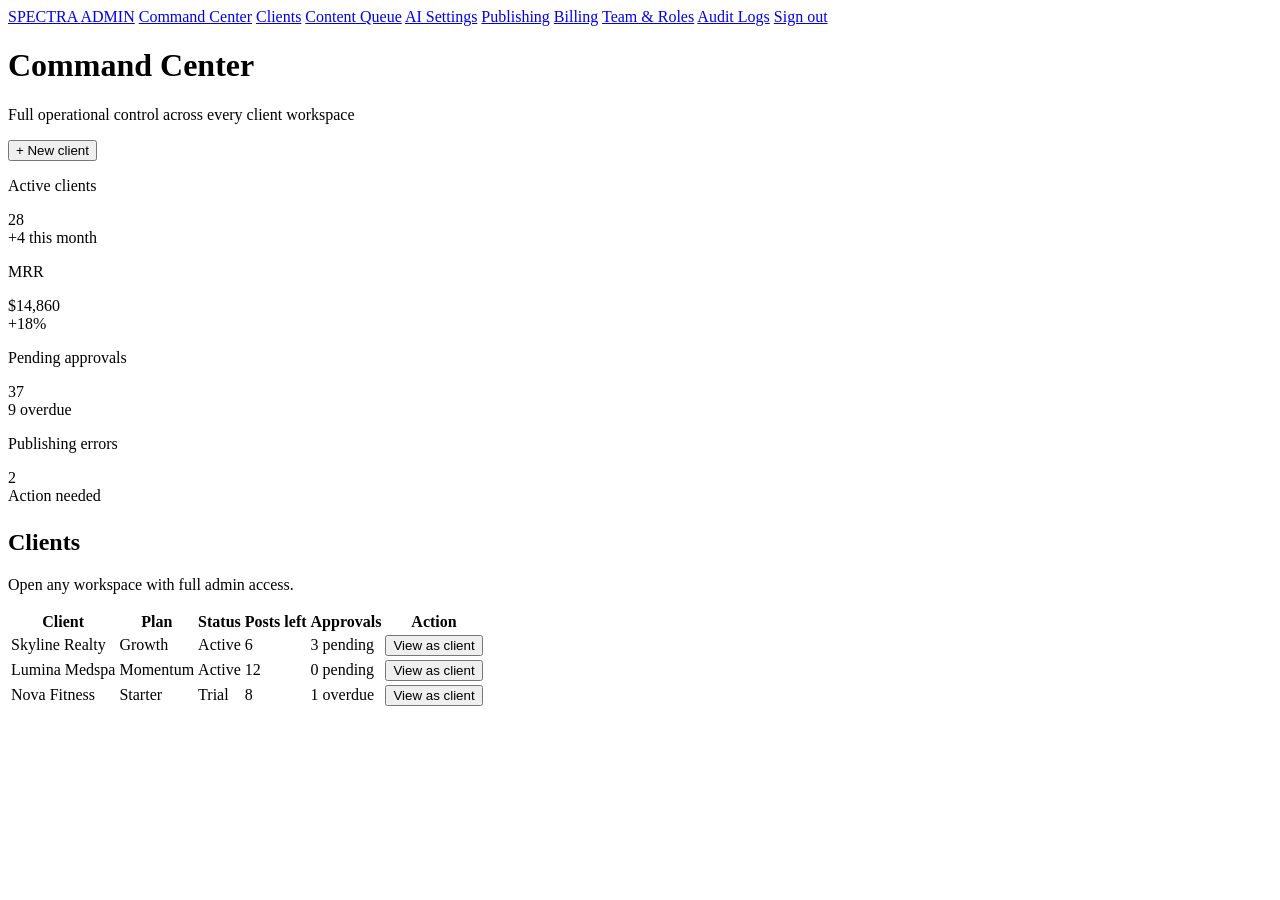
==== admin.html @ bb04308d "Create admin.html" ====
<!doctype html>
<html lang="en">
<head>
  <meta charset="utf-8">
  <meta name="viewport" content="width=device-width,initial-scale=1">
  <title>Admin Control Center — Spectra GrowthDesk</title>
  <meta name="description" content="Spectra GrowthDesk Admin Control Center for client, content, publishing, billing, AI, and platform management.">
  <link rel="stylesheet" href="styles.css">
</head>
<body class="dark-admin">
  <div class="app">
    <aside class="sidebar">
      <a class="logo" href="index.html">SPECTRA <span>ADMIN</span></a>
      <a class="side-link active" href="#command">Command Center</a>
      <a class="side-link" href="#clients">Clients</a>
      <a class="side-link" href="#content">Content Queue</a>
      <a class="side-link" href="#ai">AI Settings</a>
      <a class="side-link" href="#publishing">Publishing</a>
      <a class="side-link" href="#billing">Billing</a>
      <a class="side-link" href="#team">Team & Roles</a>
      <a class="side-link" href="#logs">Audit Logs</a>
      <a class="side-link" href="login.html" onclick="logout()">Sign out</a>
    </aside>

    <main class="main">
      <div class="topbar">
        <div>
          <h1>Command Center</h1>
          <p class="muted">Full operational control across every client workspace</p>
        </div>
        <button class="btn btn-primary" onclick="createClient()">+ New client</button>
      </div>

      <section id="command" class="grid g4" style="margin-bottom:24px">
        <div class="panel"><p class="muted">Active clients</p><div class="stat">28</div><span class="badge green">+4 this month</span></div>
        <div class="panel"><p class="muted">MRR</p><div class="stat">$14,860</div><span class="badge green">+18%</span></div>
        <div class="panel"><p class="muted">Pending approvals</p><div class="stat">37</div><span class="badge amber">9 overdue</span></div>
        <div class="panel"><p class="muted">Publishing errors</p><div class="stat">2</div><span class="badge rose">Action needed</span></div>
      </section>

      <section id="clients" class="panel" style="margin-bottom:24px">
        <h2>Clients</h2>
        <p class="muted">Open any workspace with full admin access.</p>
        <table class="table" style="margin-top:16px">
          <tr><th>Client</th><th>Plan</th><th>Status</th><th>Posts left</th><th>Approvals</th><th>Action</th></tr>
          <tr><td>Skyline Realty</td><td>Growth</td><td><span class="badge green">Active</span></td><td>6</td><td><span class="badge amber">3 pending</span></td><td><button class="btn btn-ghost" onclick="viewAsClient()">View as client</button></td></tr>
          <tr><td>Lumina Medspa</td><td>Momentum</td><td><span class="badge green">Active</span></td><td>12</td><td><span class="badge green">0 pending</span></td><td><button class="btn btn-ghost" onclick="viewAsClient()">View as client</button></td></tr>
          <tr><td>Nova Fitness</td><td>Starter</td><td><span class="badge amber">Trial</span></td><td>8</td><td><span class="badge rose">1 overdue</span></td><td><button class="btn btn-ghost" onclick="viewAsClient()">View as client</button></td></tr>
        </table>
      </section>

      <section id="content" class="panel" style="margin-botto
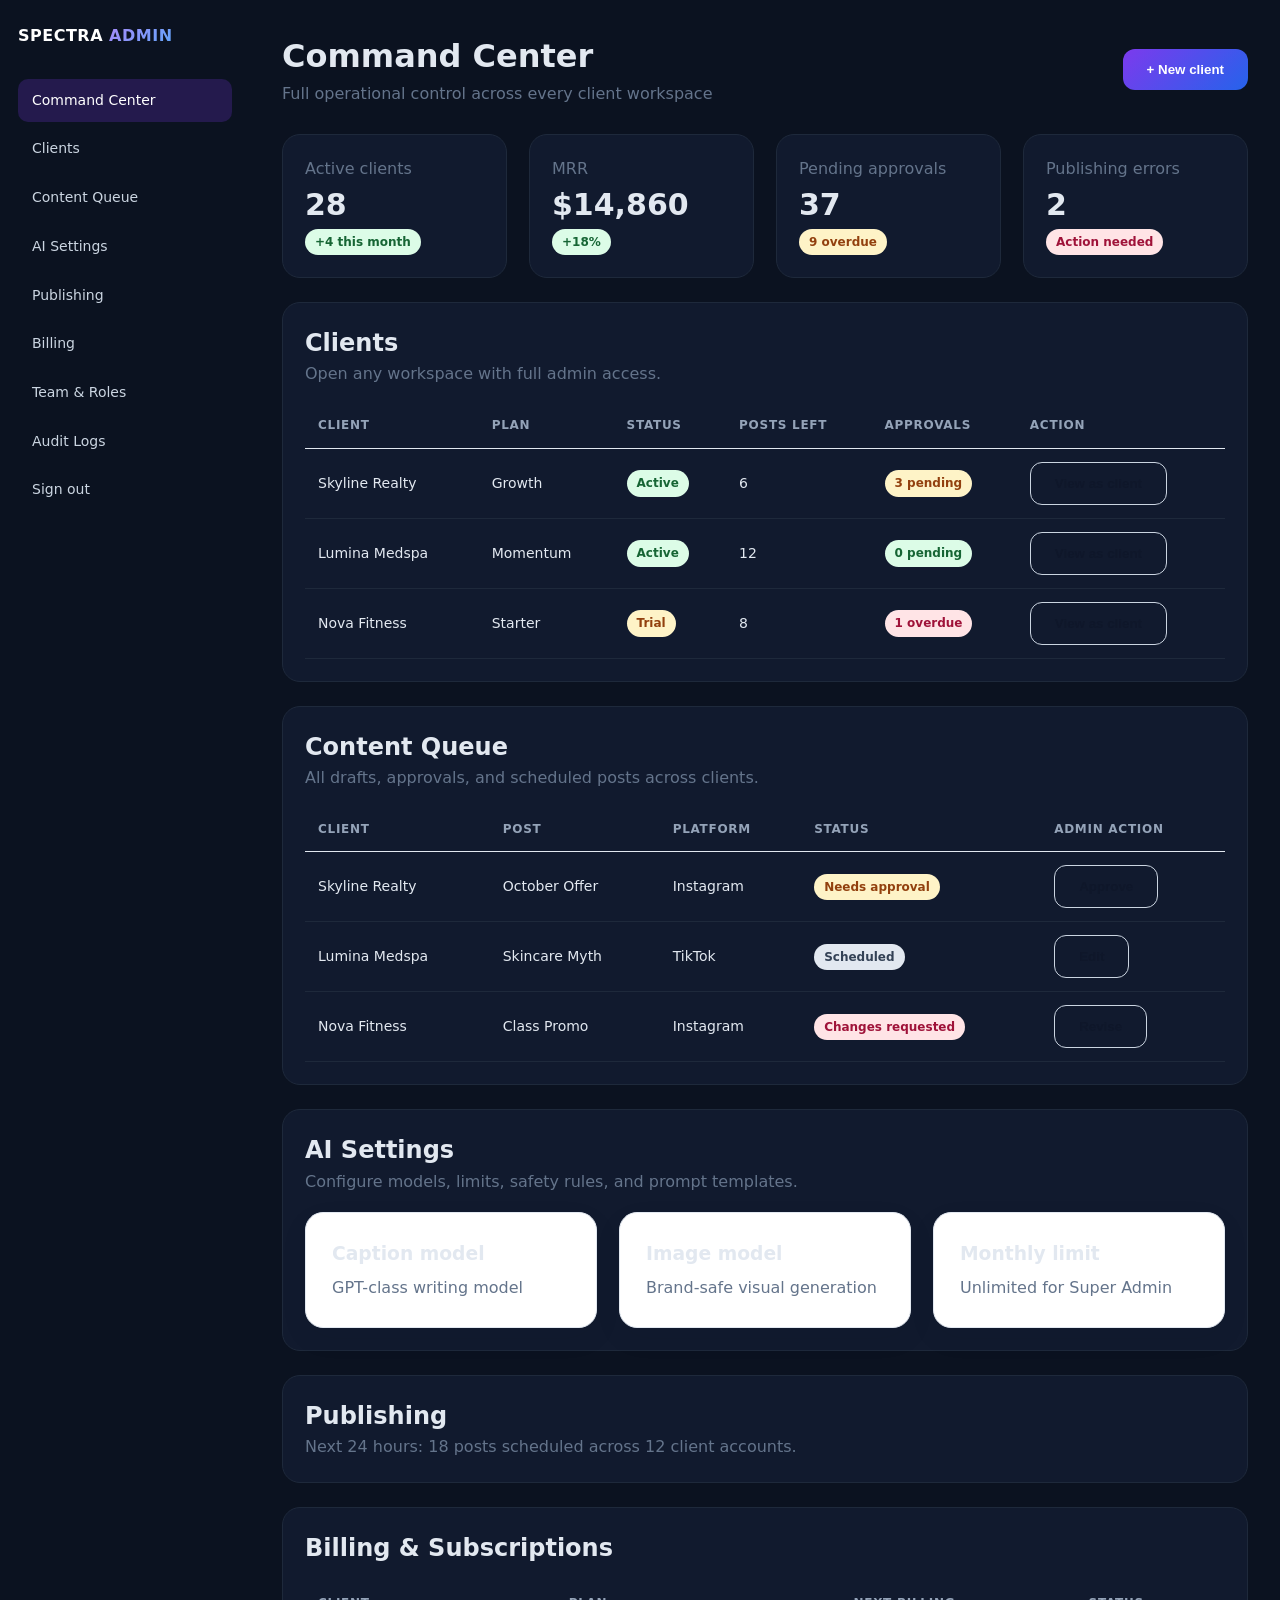
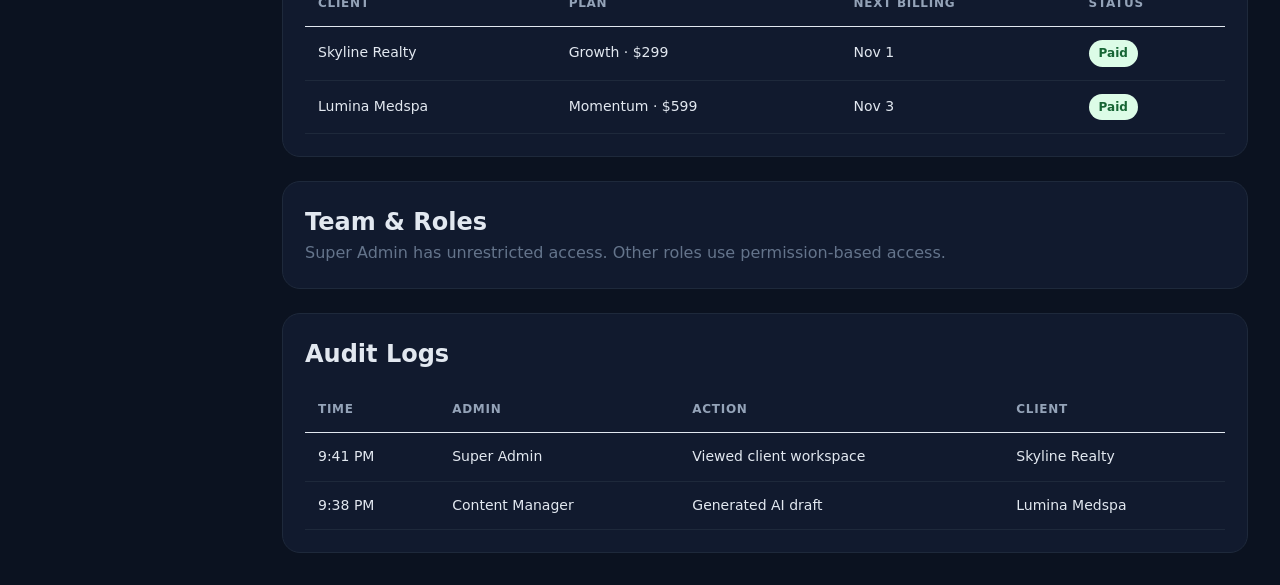
==== commit 4bd568ff: "Update admin.html" ====
--- a/admin.html
+++ b/admin.html
@@ -49,4 +49,56 @@
         </table>
       </section>
 
-      <section id="content" class="panel" style="margin-botto+      <section id="content" class="panel" style="margin-bottom:24px">
+        <h2>Content Queue</h2>
+        <p class="muted">All drafts, approvals, and scheduled posts across clients.</p>
+        <table class="table" style="margin-top:16px">
+          <tr><th>Client</th><th>Post</th><th>Platform</th><th>Status</th><th>Admin action</th></tr>
+          <tr><td>Skyline Realty</td><td>October Offer</td><td>Instagram</td><td><span class="badge amber">Needs approval</span></td><td><button class="btn btn-ghost" onclick="adminApprove(this)">Approve</button></td></tr>
+          <tr><td>Lumina Medspa</td><td>Skincare Myth</td><td>TikTok</td><td><span class="badge gray">Scheduled</span></td><td><button class="btn btn-ghost">Edit</button></td></tr>
+          <tr><td>Nova Fitness</td><td>Class Promo</td><td>Instagram</td><td><span class="badge rose">Changes requested</span></td><td><button class="btn btn-ghost">Revise</button></td></tr>
+        </table>
+      </section>
+
+      <section id="ai" class="panel" style="margin-bottom:24px">
+        <h2>AI Settings</h2>
+        <p class="muted">Configure models, limits, safety rules, and prompt templates.</p>
+        <div class="grid g3" style="margin-top:18px">
+          <div class="card"><h3>Caption model</h3><p class="muted">GPT-class writing model</p></div>
+          <div class="card"><h3>Image model</h3><p class="muted">Brand-safe visual generation</p></div>
+          <div class="card"><h3>Monthly limit</h3><p class="muted">Unlimited for Super Admin</p></div>
+        </div>
+      </section>
+
+      <section id="publishing" class="panel" style="margin-bottom:24px">
+        <h2>Publishing</h2>
+        <p class="muted">Next 24 hours: 18 posts scheduled across 12 client accounts.</p>
+      </section>
+
+      <section id="billing" class="panel" style="margin-bottom:24px">
+        <h2>Billing & Subscriptions</h2>
+        <table class="table" style="margin-top:14px">
+          <tr><th>Client</th><th>Plan</th><th>Next billing</th><th>Status</th></tr>
+          <tr><td>Skyline Realty</td><td>Growth · $299</td><td>Nov 1</td><td><span class="badge green">Paid</span></td></tr>
+          <tr><td>Lumina Medspa</td><td>Momentum · $599</td><td>Nov 3</td><td><span class="badge green">Paid</span></td></tr>
+        </table>
+      </section>
+
+      <section id="team" class="panel" style="margin-bottom:24px">
+        <h2>Team & Roles</h2>
+        <p class="muted">Super Admin has unrestricted access. Other roles use permission-based access.</p>
+      </section>
+
+      <section id="logs" class="panel">
+        <h2>Audit Logs</h2>
+        <table class="table" style="margin-top:14px">
+          <tr><th>Time</th><th>Admin</th><th>Action</th><th>Client</th></tr>
+          <tr><td>9:41 PM</td><td>Super Admin</td><td>Viewed client workspace</td><td>Skyline Realty</td></tr>
+          <tr><td>9:38 PM</td><td>Content Manager</td><td>Generated AI draft</td><td>Lumina Medspa</td></tr>
+        </table>
+      </section>
+    </main>
+  </div>
+  <script src="app.js"></script>
+</body>
+</html>
--- a/styles.css
+++ b/styles.css
@@ -0,0 +1,279 @@
+:root {
+  --navy: #0B1220;
+  --ink: #0F172A;
+  --slate: #64748B;
+  --violet: #7C3AED;
+  --blue: #2563EB;
+  --bg: #F8FAFC;
+  --card: #fff;
+  --green: #10B981;
+  --amber: #F59E0B;
+  --rose: #F43F5E;
+}
+
+* { box-sizing: border-box; margin: 0; padding: 0; }
+
+body {
+  font-family: Inter, system-ui, sans-serif;
+  background: var(--bg);
+  color: var(--ink);
+  line-height: 1.55;
+}
+
+a { text-decoration: none; color: inherit; }
+
+.container { max-width: 1180px; margin: auto; padding: 0 24px; }
+
+.btn {
+  display: inline-block;
+  padding: 13px 24px;
+  border-radius: 12px;
+  font-weight: 600;
+  border: 0;
+  cursor: pointer;
+}
+
+.btn-primary {
+  background: linear-gradient(135deg, var(--violet), var(--blue));
+  color: #fff;
+}
+
+.btn-ghost {
+  background: transparent;
+  border: 1px solid #cbd5e1;
+  color: var(--ink);
+}
+
+.badge {
+  display: inline-block;
+  padding: 4px 10px;
+  border-radius: 999px;
+  font-size: 12px;
+  font-weight: 600;
+}
+
+.badge.green { background: #dcfce7; color: #166534; }
+.badge.amber { background: #fef3c7; color: #92400e; }
+.badge.rose { background: #ffe4e6; color: #9f1239; }
+.badge.gray { background: #e2e8f0; color: #334155; }
+
+header {
+  position: sticky;
+  top: 0;
+  background: rgba(11, 18, 32, .92);
+  backdrop-filter: blur(10px);
+  color: #fff;
+  z-index: 50;
+}
+
+.nav {
+  display: flex;
+  align-items: center;
+  justify-content: space-between;
+  height: 72px;
+}
+
+.logo { font-weight: 800; letter-spacing: .5px; }
+
+.logo span {
+  background: linear-gradient(135deg, #a78bfa, #60a5fa);
+  -webkit-background-clip: text;
+  background-clip: text;
+  color: transparent;
+}
+
+.nav-links {
+  display: flex;
+  gap: 28px;
+  font-size: 14px;
+  color: #cbd5e1;
+}
+
+.hero {
+  background:
+    radial-gradient(1000px 500px at 80% -10%, rgba(124, 58, 237, .35), transparent),
+    var(--navy);
+  color: #fff;
+  padding: 110px 0 90px;
+}
+
+.hero h1 {
+  font-size: clamp(38px, 6vw, 68px);
+  line-height: 1.05;
+  max-width: 820px;
+}
+
+.hero p {
+  color: #cbd5e1;
+  font-size: 19px;
+  max-width: 640px;
+  margin: 22px 0 34px;
+}
+
+.gradient {
+  background: linear-gradient(135deg, #a78bfa, #60a5fa);
+  -webkit-background-clip: text;
+  background-clip: text;
+  color: transparent;
+}
+
+.section { padding: 90px 0; }
+
+.section h2 {
+  font-size: clamp(28px, 4vw, 42px);
+  max-width: 700px;
+}
+
+.muted { color: var(--slate); }
+
+.grid { display: grid; gap: 22px; }
+.g2 { grid-template-columns: repeat(2, 1fr); }
+.g3 { grid-template-columns: repeat(3, 1fr); }
+.g4 { grid-template-columns: repeat(4, 1fr); }
+
+.card {
+  background: var(--card);
+  border: 1px solid #e2e8f0;
+  border-radius: 18px;
+  padding: 26px;
+  box-shadow: 0 10px 30px rgba(15, 23, 42, .05);
+}
+
+.card h3 { margin-bottom: 8px; }
+
+.stat { font-size: 30px; font-weight: 800; }
+
+.app {
+  display: grid;
+  grid-template-columns: 250px 1fr;
+  min-height: 100vh;
+}
+
+.sidebar {
+  background: var(--navy);
+  color: #cbd5e1;
+  padding: 24px 18px;
+  position: sticky;
+  top: 0;
+  height: 100vh;
+}
+
+.sidebar .logo {
+  color: #fff;
+  margin-bottom: 30px;
+  display: block;
+}
+
+.side-link {
+  display: block;
+  padding: 11px 14px;
+  border-radius: 10px;
+  font-size: 14px;
+  margin-bottom: 5px;
+}
+
+.side-link.active,
+.side-link:hover {
+  background: rgba(124, 58, 237, .22);
+  color: #fff;
+}
+
+.main { padding: 32px; }
+
+.topbar {
+  display: flex;
+  justify-content: space-between;
+  align-items: center;
+  margin-bottom: 28px;
+}
+
+.panel {
+  background: #fff;
+  border: 1px solid #e2e8f0;
+  border-radius: 18px;
+  padding: 22px;
+}
+
+input.panel,
+select.panel { font: inherit; }
+
+.table {
+  width: 100%;
+  border-collapse: collapse;
+  font-size: 14px;
+}
+
+.table th,
+.table td {
+  text-align: left;
+  padding: 13px;
+  border-bottom: 1px solid #e2e8f0;
+}
+
+.table th {
+  color: var(--slate);
+  font-size: 12px;
+  text-transform: uppercase;
+  letter-spacing: .06em;
+}
+
+.calendar {
+  display: grid;
+  grid-template-columns: repeat(7, 1fr);
+  gap: 10px;
+}
+
+.day {
+  background: #fff;
+  border: 1px solid #e2e8f0;
+  border-radius: 12px;
+  min-height: 105px;
+  padding: 10px;
+  font-size: 12px;
+}
+
+.post {
+  border-radius: 8px;
+  padding: 7px;
+  margin-top: 7px;
+  color: #fff;
+  font-weight: 600;
+}
+
+.p-ig { background: linear-gradient(135deg, #7C3AED, #2563EB); }
+.p-li { background: #0A66C2; }
+.p-tt { background: #111; }
+
+.approve {
+  display: flex;
+  gap: 10px;
+  margin-top: 16px;
+  flex-wrap: wrap;
+}
+
+.dark-admin {
+  background: #0B1220;
+  color: #e2e8f0;
+}
+
+.dark-admin .panel {
+  background: #111a2e;
+  border-color: #1e293b;
+}
+
+.dark-admin .table th { color: #94a3b8; }
+.dark-admin .table td { border-color: #1e293b; }
+
+footer {
+  background: var(--navy);
+  color: #94a3b8;
+  padding: 50px 0;
+}
+
+@media (max-width: 900px) {
+  .g2, .g3, .g4 { grid-template-columns: 1fr; }
+  .app { grid-template-columns: 1fr; }
+  .sidebar { position: relative; height: auto; }
+  .calendar { grid-template-columns: 1fr; }
+  .nav-links { display: none; }
+}
